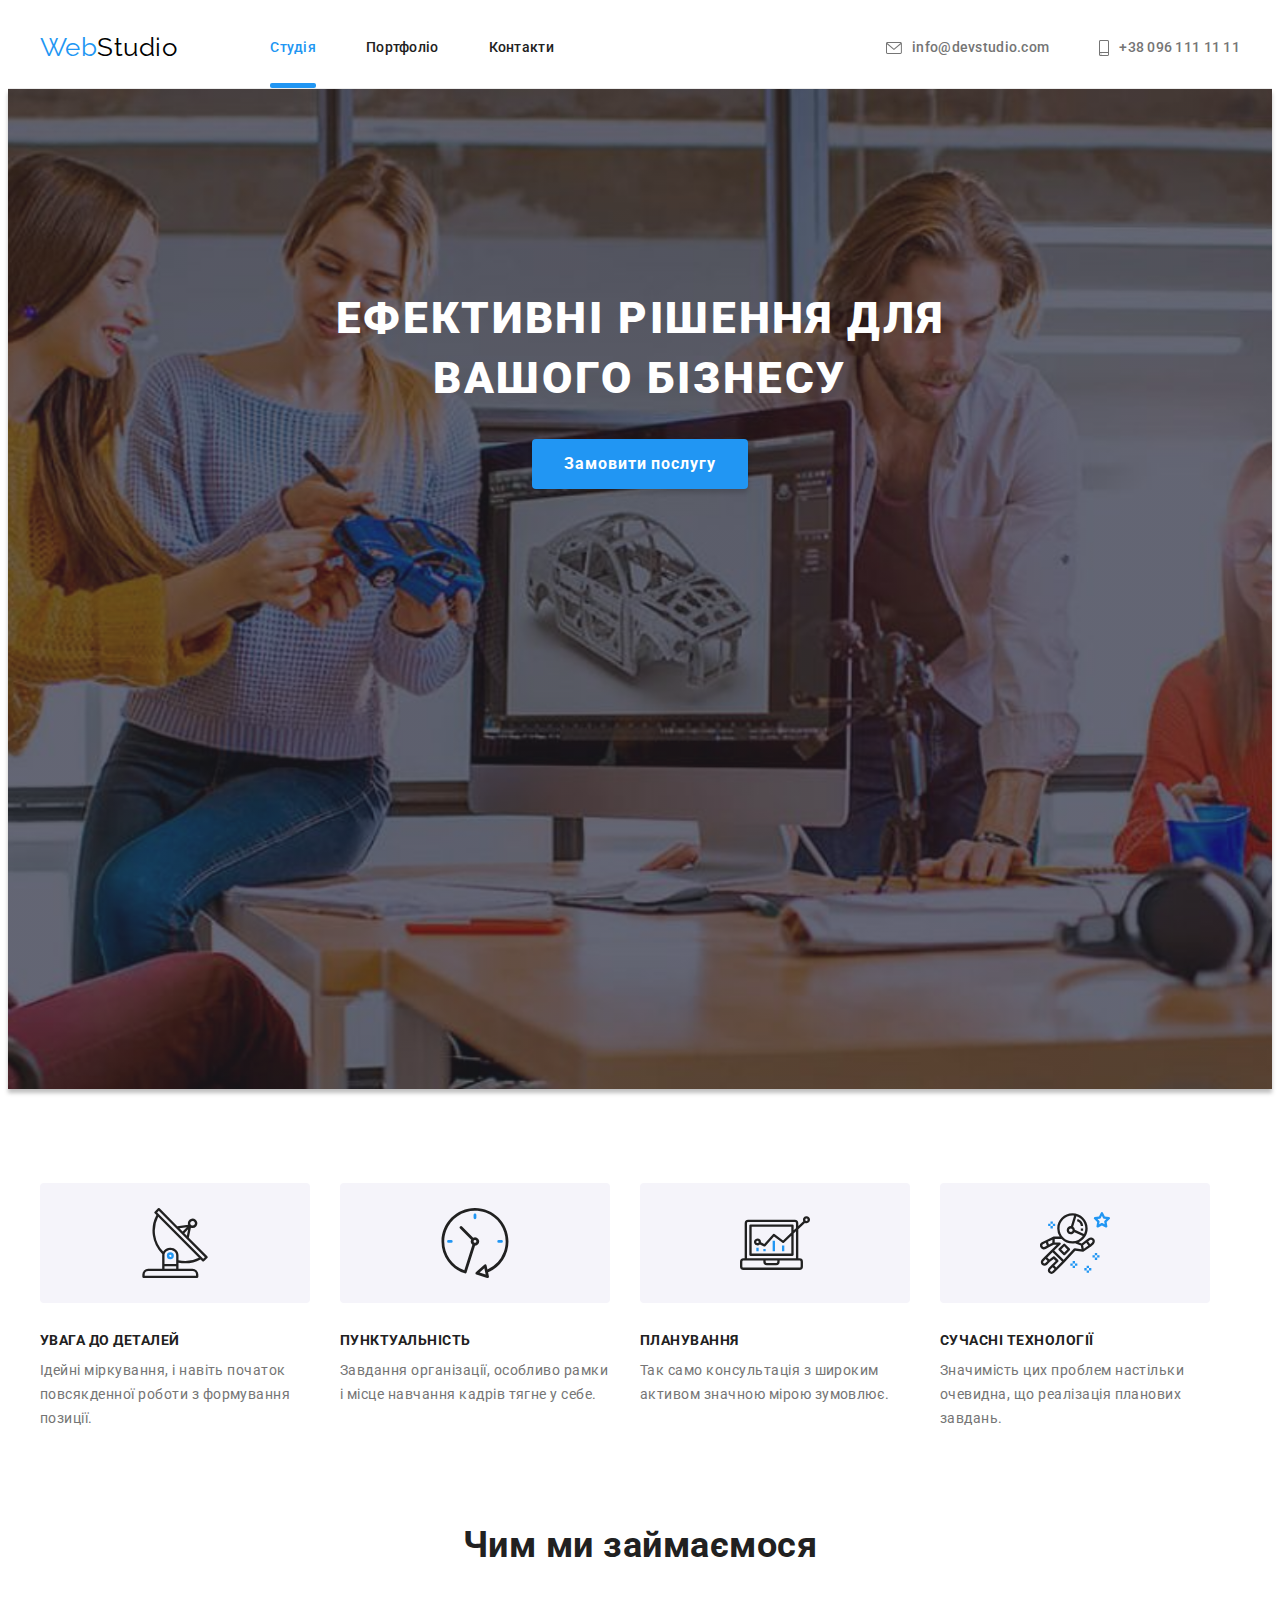
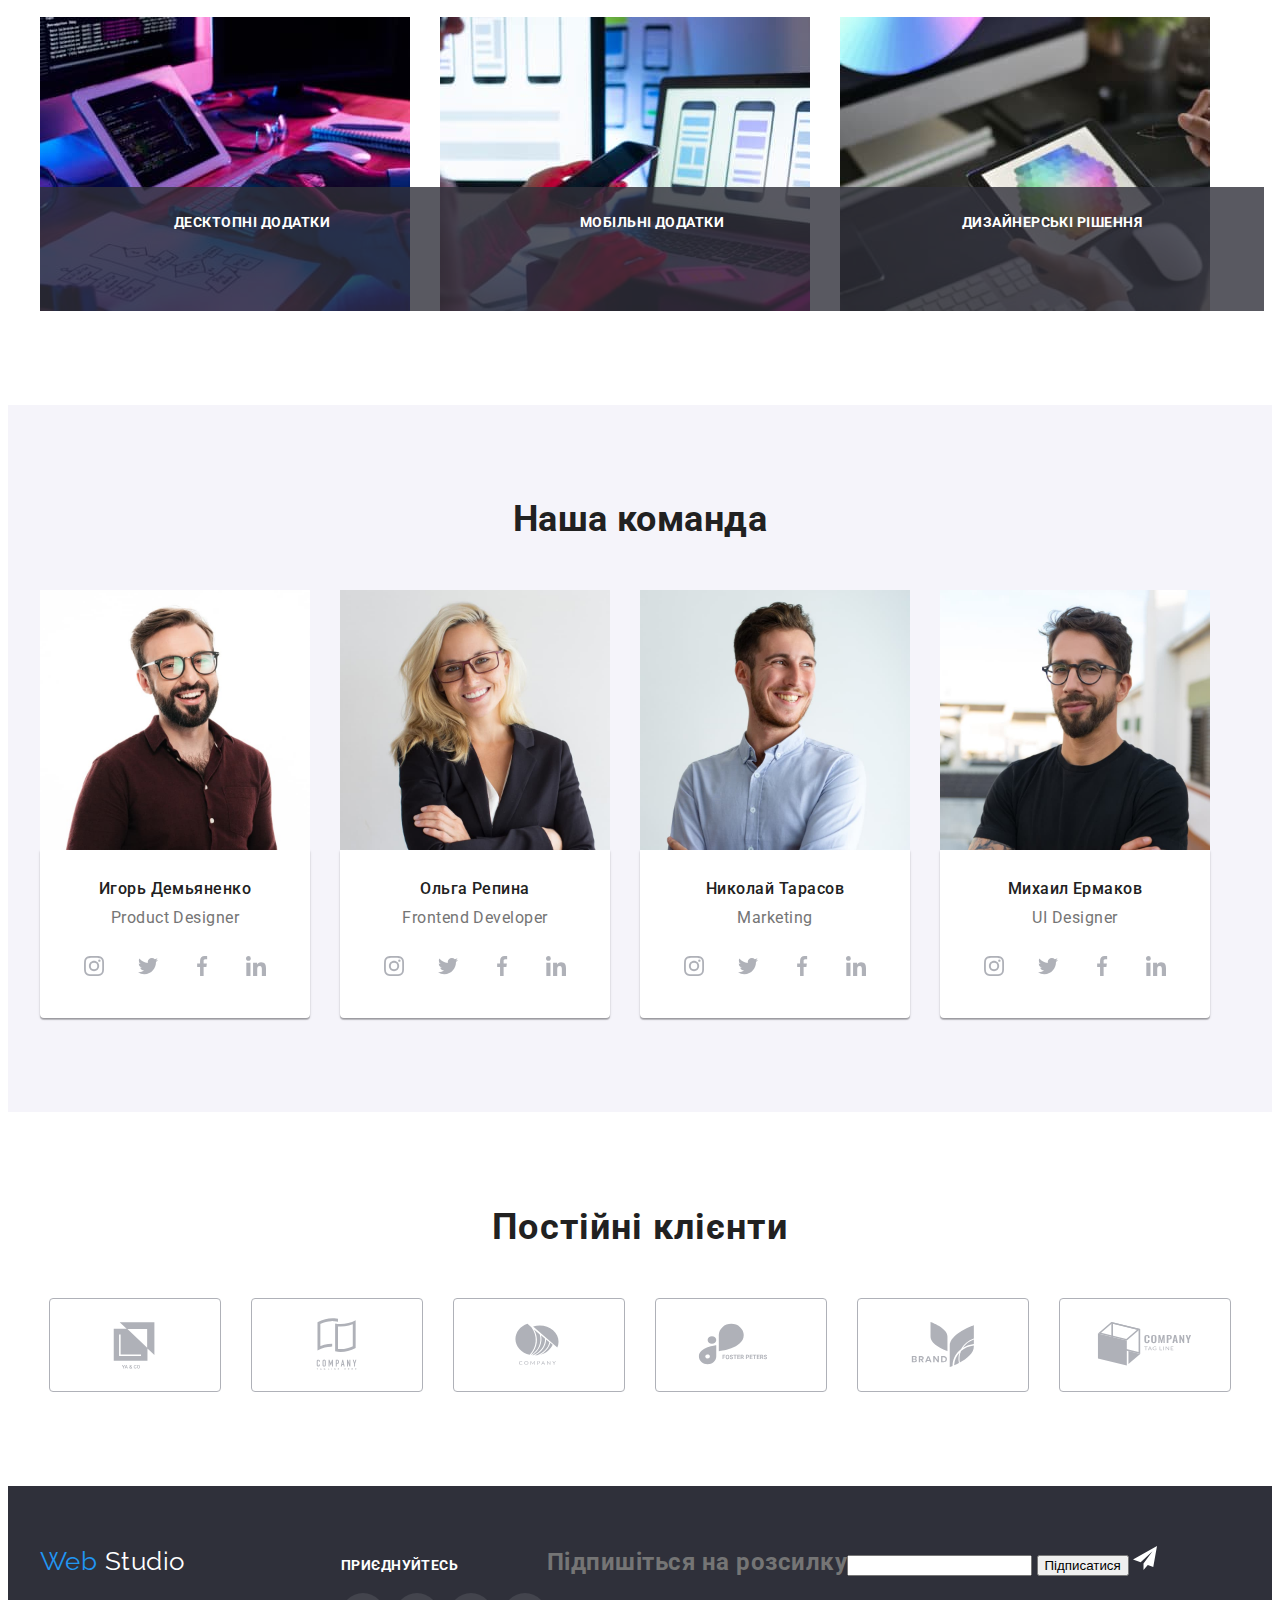
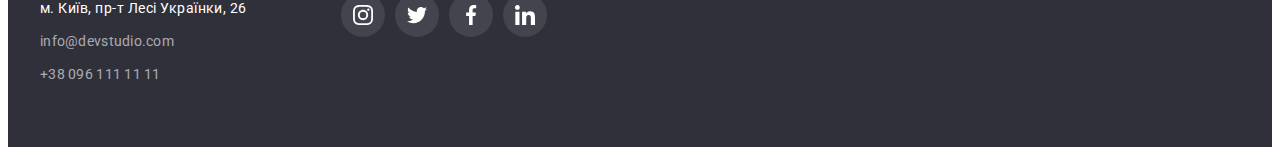
==== index.html @ 7ed08fd7 "Update index.html" ====
<!DOCTYPE html>
<html lang="uk">
  <head>
    <meta charset="UTF-8" />
    <meta http-equiv="X-UA-Compatible" content="IE=edge" />
    <meta name="viewport" content="width=device-width, initial-scale=1.0" />
    <!--Fonts start-->
    <link rel="preconnect" href="https://fonts.googleapis.com" />
    <link rel="preconnect" href="https://fonts.gstatic.com" crossorigin />
    <link
      href="https://fonts.googleapis.com/css2?family=Raleway:wght@700&family=Roboto:wght@400;500;700;900&display=swap"
      rel="stylesheet"
    />
    <!--Fonts end-->
    <!--Normalize start-->
    <link
      rel="stylesheet"
      href="https://cdnjs.cloudflare.com/ajax/libs/modern-normalize/1.1.0/modern-normalize.min.css"
      integrity="sha512-wpPYUAdjBVSE4KJnH1VR1HeZfpl1ub8YT/NKx4PuQ5NmX2tKuGu6U/JRp5y+Y8XG2tV+wKQpNHVUX03MfMFn9Q=="
      crossorigin="anonymous"
      referrerpolicy="no-referrer"
    />
    <!--Normalize end-->
    <!--Animate.css start-->
    <link
      rel="stylesheet"
      href="https://cdnjs.cloudflare.com/ajax/libs/animate.css/4.1.1/animate.min.css"
    />
    <!--animate.css end-->
    <link rel="stylesheet" href="./css/styles.css" />
    <title>Document</title>
  </head>

  <body data-page>
    <!--Header section-->
    <header class="header">
      <div class="container header-container">
        <a class="logo" href="./index.html">Web<span class="logo-inner">Studio</span></a>
        <nav class="nav">
          <ul class="nav-list">
            <li class="nav-item">
              <a class="nav-link current animate__animated animate__slideInDown" href="./index.html"
                >Студія</a
              >
            </li>
            <li class="nav-item">
              <a class="nav-link" href="./portfolio.html">Портфоліо</a>
            </li>
            <li class="nav-item">
              <a class="nav-link" href="">Контакти</a>
            </li>
          </ul>
        </nav>
        <ul class="header-list">
          <li class="header-item">
            <a class="header-mailto" href="mailto:info@devstudio.com">
              <svg class="icon-nav" width="16" height="12">
                <use href="./images/icons.svg#envelope"></use>
              </svg>
              info@devstudio.com
            </a>
          </li>
          <li class="header-item">
            <a class="header-phone" href="tel:+380961111111">
              <svg class="icon-nav" width="10" height="16">
                <use href="./images/icons.svg#smartphone"></use>
              </svg>
              +38 096 111 11 11
            </a>
          </li>
        </ul>
      </div>
    </header>
    <!--Main section-->
    <main>
      <!--Hero section-->
      <section class="hero section section-wrap overlay">
        <div class="container">
          <h1 class="hero-title animate__animated animate__backInLeft">
            Ефективні рішення для вашого бізнесу
          </h1>
          <button
            class="button-hero animate__animated animate__backInRight"
            type="button"
            data-modal-open
          >
            Замовити послугу
          </button>
        </div>
      </section>
      <!--Offer section-->
      <section class="offer section">
        <div class="container">
          <h2 class="visually-hidden">Что мы предлагаем</h2>
          <ul class="offer-list">
            <li class="offer-item animate__animated animate__backInLeft">
              <div class="offer-wrapper">
                <svg class="offer-icon" width="70" height="70">
                  <use href="./images/icons.svg#antenna"></use>
                </svg>
              </div>
              <h3 class="offer-title">УВАГА ДО ДЕТАЛЕЙ</h3>
              <p class="offer-text">
                Ідейні міркування, і навіть початок повсякденної роботи з формування позиції.
              </p>
            </li>
            <li class="offer-item animate__animated animate__backInLeft">
              <div class="offer-wrapper">
                <svg class="offer-icon" width="70" height="70">
                  <use href="./images/icons.svg#clock"></use>
                </svg>
              </div>
              <h3 class="offer-title">ПУНКТУАЛЬНІСТЬ</h3>
              <p class="offer-text">
                Завдання організації, особливо рамки і місце навчання кадрів тягне у себе.
              </p>
            </li>
            <li class="offer-item animate__animated animate__backInLeft">
              <div class="offer-wrapper">
                <svg class="offer-icon" width="70" height="70">
                  <use href="./images/icons.svg#diagram"></use>
                </svg>
              </div>
              <h3 class="offer-title">ПЛАНУВАННЯ</h3>
              <p class="offer-text">
                Так само консультація з широким активом значною мірою зумовлює.
              </p>
            </li>
            <li class="offer-item animate__animated animate__backInLeft">
              <div class="offer-wrapper">
                <svg class="offer-icon" width="70" height="70">
                  <use href="./images/icons.svg#astronaut"></use>
                </svg>
              </div>
              <h3 class="offer-title">СУЧАСНІ ТЕХНОЛОГІЇ</h3>
              <p class="offer-text">
                Значимість цих проблем настільки очевидна, що реалізація планових завдань.
              </p>
            </li>
          </ul>
        </div>
      </section>
      <!--Doing section-->
      <section class="doing section">
        <div class="container section-top">
          <h2 class="doing-title">Чим ми займаємося</h2>
          <ul class="doing-list card-set">
            <li class="doing-item animate__animated animate__backInRight">
              <div class="doing-tumb">
                <img
                  src="./images/doing/box1.jpg"
                  alt="рабочее место программиста"
                  width="370"
                  height="294"
                />
                <p class="doing-text">Десктопні додатки</p>
              </div>
            </li>
            <li class="doing-item animate__animated animate__backInRight">
              <div class="doing-tumb">
                <img
                  src="./images/doing/box2.jpg"
                  alt="работа за ноутбуком"
                  width="370"
                  height="294"
                />
                <p class="doing-text">Мобільні додатки</p>
              </div>
            </li>
            <li class="doing-item animate__animated animate__backInRight">
              <div class="doing-tumb">
                <img
                  src="./images/doing/box3.jpg"
                  alt="графический планшет"
                  width="370"
                  height="294"
                />
                <p class="doing-text">Дизайнерські рішення</p>
              </div>
            </li>
          </ul>
        </div>
      </section>
      <!--Team section-->
      <section class="team section">
        <div class="container">
          <h2 class="team-titel">Наша команда</h2>
          <ul class="team-list card-set">
            <li class="team-item">
              <img src="./images/team/img4.jpg" alt="Игорь Демьяненко" width="270" height="260" />
              <div class="team-wrapper">
                <h3 class="team-subtitel">Игорь Демьяненко</h3>
                <p class="team-text" lang="en">Product Designer</p>
                <ul class="socials list">
                  <li class="socials-item">
                    <a
                      class="socials-link"
                      href=""
                      target="_blank"
                      rel="noopener noreferrer"
                      aria-label="instagram"
                      ><svg class="socials-icon" width="20" height="20">
                        <use href="./images/icons.svg#instagram"></use>
                      </svg>
                    </a>
                  </li>
                  <li class="socials-item">
                    <a
                      class="socials-link"
                      href=""
                      target="_blank"
                      rel="noopener noreferrer"
                      aria-label="twitter"
                    >
                      <svg class="socials-icon" width="20" height="20">
                        <use href="./images/icons.svg#twitter"></use>
                      </svg>
                    </a>
                  </li>
                  <li class="socials-item">
                    <a
                      class="socials-link"
                      href=""
                      target="_blank"
                      rel="noopener noreferrer"
                      aria-label="facebook"
                      ><svg class="socials-icon" width="20" height="20">
                        <use href="./images/icons.svg#facebook"></use>
                      </svg>
                    </a>
                  </li>
                  <li class="socials-item">
                    <a
                      class="socials-link"
                      href=""
                      target="_blank"
                      rel="noopener noreferrer"
                      aria-label="linkedin"
                      ><svg class="socials-icon" width="20" height="20">
                        <use href="./images/icons.svg#linkedin"></use>
                      </svg>
                    </a>
                  </li>
                </ul>
              </div>
            </li>
            <li class="team-item">
              <img src="./images/team/img5.jpg" alt="Ольга Репина" width="270" height="260" />
              <div class="team-wrapper">
                <h3 class="team-subtitel">Ольга Репина</h3>
                <p class="team-text" lang="en">Frontend Developer</p>
                <ul class="socials list">
                  <li class="socials-item">
                    <a
                      class="socials-link"
                      href=""
                      target="_blank"
                      rel="noopener noreferrer"
                      aria-label="instagram"
                      ><svg class="socials-icon" width="20" height="20">
                        <use href="./images/icons.svg#instagram"></use>
                      </svg>
                    </a>
                  </li>
                  <li class="socials-item">
                    <a
                      class="socials-link"
                      href=""
                      target="_blank"
                      rel="noopener noreferrer"
                      aria-label="twitter"
                    >
                      <svg class="socials-icon" width="20" height="20">
                        <use href="./images/icons.svg#twitter"></use>
                      </svg>
                    </a>
                  </li>
                  <li class="socials-item">
                    <a
                      class="socials-link"
                      href=""
                      target="_blank"
                      rel="noopener noreferrer"
                      aria-label="facebook"
                      ><svg class="socials-icon" width="20" height="20">
                        <use href="./images/icons.svg#facebook"></use>
                      </svg>
                    </a>
                  </li>
                  <li class="socials-item">
                    <a
                      class="socials-link"
                      href=""
                      target="_blank"
                      rel="noopener noreferrer"
                      aria-label="linkedin"
                      ><svg class="socials-icon" width="20" height="20">
                        <use href="./images/icons.svg#linkedin"></use>
                      </svg>
                    </a>
                  </li>
                </ul>
              </div>
            </li>
            <li class="team-item">
              <img src="./images/team/img6.jpg" alt="Николай Тарасов" width="270" height="260" />
              <div class="team-wrapper">
                <h3 class="team-subtitel">Николай Тарасов</h3>
                <p class="team-text" lang="en">Marketing</p>
                <ul class="socials list">
                  <li class="socials-item">
                    <a
                      class="socials-link"
                      href=""
                      target="_blank"
                      rel="noopener noreferrer"
                      aria-label="instagram"
                      ><svg class="socials-icon" width="20" height="20">
                        <use href="./images/icons.svg#instagram"></use>
                      </svg>
                    </a>
                  </li>
                  <li class="socials-item">
                    <a
                      class="socials-link"
                      href=""
                      target="_blank"
                      rel="noopener noreferrer"
                      aria-label="twitter"
                    >
                      <svg class="socials-icon" width="20" height="20">
                        <use href="./images/icons.svg#twitter"></use>
                      </svg>
                    </a>
                  </li>
                  <li class="socials-item">
                    <a
                      class="socials-link"
                      href=""
                      target="_blank"
                      rel="noopener noreferrer"
                      aria-label="facebook"
                      ><svg class="socials-icon" width="20" height="20">
                        <use href="./images/icons.svg#facebook"></use>
                      </svg>
                    </a>
                  </li>
                  <li class="socials-item">
                    <a
                      class="socials-link"
                      href=""
                      target="_blank"
                      rel="noopener noreferrer"
                      aria-label="linkedin"
                      ><svg class="socials-icon" width="20" height="20">
                        <use href="./images/icons.svg#linkedin"></use>
                      </svg>
                    </a>
                  </li>
                </ul>
              </div>
            </li>
            <li class="team-item">
              <img src="./images/team/img7.jpg" alt="Михаил Ермаков" width="270" height="260" />
              <div class="team-wrapper">
                <h3 class="team-subtitel">Михаил Ермаков</h3>
                <p class="team-text" lang="en">UI Designer</p>
                <ul class="socials list">
                  <li class="socials-item">
                    <a
                      class="socials-link"
                      href=""
                      target="_blank"
                      rel="noopener noreferrer"
                      aria-label="instagram"
                      ><svg class="socials-icon" width="20" height="20">
                        <use href="./images/icons.svg#instagram"></use>
                      </svg>
                    </a>
                  </li>
                  <li class="socials-item">
                    <a
                      class="socials-link"
                      href=""
                      target="_blank"
                      rel="noopener noreferrer"
                      aria-label="twitter"
                    >
                      <svg class="socials-icon" width="20" height="20">
                        <use href="./images/icons.svg#twitter"></use>
                      </svg>
                    </a>
                  </li>
                  <li class="socials-item">
                    <a
                      class="socials-link"
                      href=""
                      target="_blank"
                      rel="noopener noreferrer"
                      aria-label="facebook"
                      ><svg class="socials-icon" width="20" height="20">
                        <use href="./images/icons.svg#facebook"></use>
                      </svg>
                    </a>
                  </li>
                  <li class="socials-item">
                    <a
                      class="socials-link"
                      href=""
                      target="_blank"
                      rel="noopener noreferrer"
                      aria-label="linkedin"
                      ><svg class="socials-icon" width="20" height="20">
                        <use href="./images/icons.svg#linkedin"></use>
                      </svg>
                    </a>
                  </li>
                </ul>
              </div>
            </li>
          </ul>
        </div>
      </section>
      <!--Clients setion-->
      <section class="clients section">
        <div class="container">
          <h2 class="clients-titel">Постійні клієнти</h2>
          <ul class="clients list">
            <li class="clients-item">
              <a
                class="clients-link"
                href=""
                target="_blank"
                rel="noopener noreferrer"
                aria-label="логотип компании"
              >
                <svg class="clients-icon" width="106" height="60">
                  <use href="./images/icons.svg#logo1"></use>
                </svg>
              </a>
            </li>
            <li class="clients-item">
              <a
                class="clients-link"
                href=""
                target="_blank"
                rel="noopener noreferrer"
                aria-label="логотип компании"
              >
                <svg class="clients-icon" width="106" height="60">
                  <use href="./images/icons.svg#logo2"></use>
                </svg>
              </a>
            </li>
            <li class="clients-item">
              <a
                class="clients-link"
                href=""
                target="_blank"
                rel="noopener noreferrer"
                aria-label="логотип компании"
              >
                <svg class="clients-icon" width="106" height="60">
                  <use href="./images/icons.svg#logo3"></use>
                </svg>
              </a>
            </li>
            <li class="clients-item">
              <a
                class="clients-link"
                href=""
                target="_blank"
                rel="noopener noreferrer"
                aria-label="логотип компании"
              >
                <svg class="clients-icon" width="106" height="60">
                  <use href="./images/icons.svg#logo4"></use>
                </svg>
              </a>
            </li>
            <li class="clients-item">
              <a
                class="clients-link"
                href=""
                target="_blank"
                rel="noopener noreferrer"
                aria-label="логотип компании"
              >
                <svg class="clients-icon" width="106" height="60">
                  <use href="./images/icons.svg#logo5"></use>
                </svg>
              </a>
            </li>
            <li class="clients-item">
              <a
                class="clients-link"
                href=""
                target="_blank"
                rel="noopener noreferrer"
                aria-label="логотип компании"
              >
                <svg class="clients-icon" width="106" height="60">
                  <use href="./images/icons.svg#logo6"></use>
                </svg>
              </a>
            </li>
          </ul>
        </div>
      </section>
    </main>
    <!--Footer section-->
    <footer class="footer footer-section">
      <div class="container footer-box">
        <div class="footer-col">
          <a class="footer-logo" href="./index.html"
            >Web <span class="footer-logo-inner">Studio</span>
          </a>
          <address class="address">м. Київ, пр-т Лесі Українки, 26</address>
          <ul class="footer-list">
            <li class="footer-item">
              <a class="footer-mailto" href="mailto:info@devstudio.com">info@devstudio.com</a>
            </li>
            <li class="footer-item">
              <a class="footer-phone" href="tel:+380961111111">+38 096 111 11 11</a>
            </li>
          </ul>
        </div>
        <div class="footer-wrapper">
          <h2 class="footer-titel">приєднуйтесь</h2>
          <ul class="footer-socials list">
            <li class="footer-socials-item">
              <a
                class="footer-socials-link"
                href=""
                target="_blank"
                rel="noopener noreferrer"
                aria-label="instagram"
              >
                <svg class="footer-socials-icon" width="20" height="20">
                  <use href="./images/icons.svg#instagram"></use>
                </svg>
              </a>
            </li>
            <li class="footer-socials-item">
              <a
                class="footer-socials-link"
                href=""
                target="_blank"
                rel="noopener noreferrer"
                aria-label="twitter"
              >
                <svg class="footer-socials-icon" width="20" height="20">
                  <use href="./images/icons.svg#twitter"></use>
                </svg>
              </a>
            </li>
            <li class="footer-socials-item">
              <a
                class="footer-socials-link"
                href=""
                target="_blank"
                rel="noopener noreferrer"
                aria-label="facebook"
              >
                <svg class="footer-socials-icon" width="20" height="20">
                  <use href="./images/icons.svg#facebook"></use>
                </svg>
              </a>
            </li>
            <li class="footer-socials-item">
              <a
                class="footer-socials-link"
                href=""
                target="_blank"
                rel="noopener noreferrer"
                aria-label="linkedin"
              >
                <svg class="footer-socials-icon" width="20" height="20">
                  <use href="./images/icons.svg#linkedin"></use>
                </svg>
              </a>
            </li>
          </ul>
          <h2></h2>
        </div>
        <h2 class="form-fotter-titel">Підпишіться на розсилку</h2>
        <form class="form-fotter">
          <label class="form-group-fotter">
            <input class="form-input-fotter" type="text" />
          </label>
          <button class="form-fotter-btn" type="submit">Підписатися</button>
          <svg class="form-fotter-icon" width="24" height="24">
            <use href="./images/icons.svg#send"></use>
          </svg>
        </form>
      </div>
    </footer>
    <!--Modal window-->
    <div class="backdrop is-hidden" data-modal>
      <div class="modal">
        <button class="modal-btn" data-modal-close>
          <svg class="modal-btn-icon" width="18" height="18">
            <use href="./images/icons.svg#icon-close"></use>
          </svg>
        </button>
        <form class="modal-form" autocomplete="on">
          <strong class="form-titel">Залиште свої дані, ми вам передзвонимо</strong>
          <div class="form-container">
            <label class="form-group">
              <span class="form-label">Ім'я</span>
              <input class="form-input" type="text" name="user-name" />
              <svg class="form-icon" width="18" height="18">
                <use href="./images/icons.svg#person"></use>
              </svg>
            </label>
            <label class="form-group">
              <span class="form-label">Телефон</span>
              <input class="form-input" type="tel" name="user-phone" />
              <svg class="form-icon" width="18" height="18">
                <use href="./images/icons.svg#phone"></use>
              </svg>
            </label>
            <label class="form-group">
              <span class="form-label">Пошта</span>
              <input class="form-input" type="email" name="user-email" />
              <svg class="form-icon" width="18" height="18">
                <use href="./images/icons.svg#email"></use>
              </svg>
            </label>
            <label class="form-group">
              <span class="form-label">Коментар</span>
              <input
                class="form-input"
                type="text"
                name="user-commet"
                placeholder="Введіть текст"
              />
            </label>
            <button class="madal-form-btn" type="submit">Відправити</button>
          </div>
        </form>
      </div>
    </div>
    <script src="./js/modal.js"></script>
  </body>
</html>
---- css/styles.css ----
/* цвет основного текста #212121 */
/* вторичный цвет #757575 */
/* шапка #FFFFFF */
/* почта и тел под rgba(255, 255, 255, 0.6)*/
/* фдрес подвала #FFFFFF  */
/* секция наша команда #F5F4FA */
/* секция чем мы занисаемся #E5E5E5 */
/* секция герой #2F303A */
/* цвет кнопки #2196F3 */
/* шапка hover #188CE8 */
/* body #E5E5E5 */

:root {
  /* others */
  --indent: 30px;
  --items: 3;

  /* time */
  --timeng-function: 250ms cubic-bezier(0.4, 0, 0.2, 1);
}

body {
  color: #757575;
  font-family: Roboto, sans-serif;
  letter-spacing: 0.03em;
}

.no-scroll {
  overflow: hidden;
}

/* Частковий ресет стилей браузера start */

h1,
h2,
h3,
h4,
h5,
h6,
p {
  margin: 0;
}

ul,
ol {
  list-style: none;
  padding: 0;
  margin: 0;
}

img {
  display: block;
}

a {
  text-decoration: none;
  color: currentColor;
}

/* Частковий ресет стилей браузера end */

/* Base styles */

.container {
  width: 1200px;
  margin-left: auto;
  margin-right: auto;
  padding-left: 15px;
  padding-right: 15px;
  /* outline: 1px solid tomato; */
}

.section {
  padding-top: 94px;
  padding-bottom: 94px;
}

/* Card set */

.card-set {
  display: flex;
  flex-wrap: wrap;
  gap: var(--indent);
}

.card-set-item {
  flex-basis: calc((100% - var(--indent) * (var(--items) - 1)) / var(--items));
}

/* Header section */

.header {
  border: 1px solid #ececec;
  border-top: none;
  border-right: none;
  border-left: none;
}

.header-container {
  display: flex;
  align-items: center;
}

.logo {
  display: block;
  margin-right: 93px;
  padding-top: 24px;
  padding-bottom: 25px;

  font-family: Raleway, cursive;
  font-size: 26px;
  line-height: 1.19;

  color: #2196f3;
}

.logo-inner {
  color: #000000;
}

.nav {
  margin-right: auto;
}

.nav-list {
  display: flex;
  gap: 50px;
}

.nav-link {
  position: relative;
  display: block;
  padding-top: 32px;
  padding-bottom: 32px;

  color: #212121;
  font-weight: 500;
  font-size: 14px;
  line-height: 1.14;
  letter-spacing: 0.02em;

  transition: color var(--timeng-function);
}

.nav-link:hover,
.nav-link:focus {
  color: #2196f3;
}

.nav-link.current {
  color: #2196f3;
}

.nav-link.current::after {
  content: '';
  position: absolute;
  left: 0;
  bottom: 0;

  display: block;
  width: 100%;
  height: 5px;
  background-color: #2196f3;
  border-radius: 2px;
  opacity: 1;
}

.nav-link::after {
  content: '';
  position: absolute;
  left: 0;
  bottom: 0;

  display: block;
  width: 100%;
  height: 5px;
  background-color: #2196f3;
  border-radius: 2px;
  opacity: 0;
  transition: opacity var(--timeng-function);
}

.nav-link:hover::after,
.nav-link:focus::after {
  opacity: 1;
}

.header-list {
  display: flex;
  gap: 50px;
}

.icon-nav {
  fill: currentColor;
}

.header-mailto {
  display: flex;
  align-items: center;
  gap: 10px;

  padding-top: 32px;
  padding-bottom: 32px;

  color: #757575;
  font-weight: 500;
  font-size: 14px;
  line-height: 1.14;
  letter-spacing: 0.02em;

  transition: color var(--timeng-function);
}

.mailto-wrapper:hover,
.mailto-wrapper:focus {
  color: #2196f3;
}

.header-mailto:hover,
.header-mailto:focus {
  color: #2196f3;
}

.header-phone {
  display: flex;
  align-items: center;
  gap: 10px;

  padding-top: 32px;
  padding-bottom: 32px;

  color: #757575;
  font-weight: 500;
  font-size: 14px;
  line-height: 1.14;
  letter-spacing: 0.02em;

  transition: color var(--timeng-function);
}

.phone-wpapper:hover,
.phone-wpapper:focus {
  color: #2196f3;
}

.header-phone:hover,
.header-phone:focus {
  color: #2196f3;
}

/* hero section */

.hero {
  text-align: center;
}

.overlay {
  max-width: 1600px;
  height: 600px;
  margin-left: auto;
  margin-right: auto;

  background-color: #c4c4c4;
  box-shadow: 0px 4px 4px rgba(0, 0, 0, 0.25);
  background-image: linear-gradient(to right, rgba(47, 48, 58, 0.4), rgba(47, 48, 58, 0.4)),
    url(../images/hero/Image01.jpg);

  background-repeat: no-repeat;
  background-position: center;
  background-size: cover;
}

.section-wrap {
  padding-top: 200px;
  padding-bottom: 200px;
}

.hero-title {
  margin-bottom: 30px;
  width: 696px;
  margin-left: auto;
  margin-right: auto;

  color: #ffffff;
  font-weight: 900;
  font-size: 44px;
  line-height: 1.36;
  text-align: center;
  letter-spacing: 0.06em;
  text-transform: uppercase;
}

.button-hero {
  min-width: 200px;
  min-height: 50px;
  padding: 10px 32px;

  background-color: #2196f3;
  color: #ffffff;
  border: none;
  font-family: inherit;
  cursor: pointer;
  font-weight: 700;
  font-size: 16px;
  line-height: 1.88;
  letter-spacing: 0.06em;
  box-shadow: 0px 4px 4px rgba(0, 0, 0, 0.15);
  border-radius: 4px;

  transition: background-color var(--timeng-function);
}

.button-hero:hover,
.button-hero:focus {
  background-color: #188ce8;
  border: none;
}

/* offer section */

.offer.section {
  padding-bottom: 0;
}

.offer-list {
  display: flex;
  gap: var(--indent);
}

.offer-wrapper {
  display: flex;
  align-items: center;
  justify-content: center;
  margin-bottom: 30px;

  width: 270px;
  height: 120px;
  background-color: #f5f4fa;
  border-radius: 4px;
}

.offer-item {
  flex-basis: 270px;
}

.offer-title {
  margin-bottom: 10px;

  color: #212121;
  font-weight: 700;
  font-size: 14px;
  line-height: 1.14;
  text-transform: uppercase;
}

.offer-text {
  font-size: 14px;
  line-height: 1.71;
}

/* doing section */

.section-top {
  padding-top: 0;
}

.doing-title {
  margin-bottom: 50px;

  color: #212121;
  font-weight: 700;
  font-size: 36px;
  line-height: 1.16;
  text-align: center;
}

.doing-list {
  display: flex;
  gap: var(--indent);
}

.doing-tumb {
  position: relative;
}

.doing-text {
  position: absolute;
  bottom: 0;
  left: 0;

  width: 370px;
  height: 70px;
  padding: 27px;

  font-weight: 700;
  font-size: 14px;
  line-height: calc(16 / 14);
  text-align: center;
  text-transform: uppercase;
  color: #ffffff;
  background: rgba(47, 48, 58, 0.8);
}

/* team section */

.team {
  background-color: #f5f4fa;
}

.team-titel {
  margin-bottom: 50px;

  color: #212121;
  font-weight: 700;
  font-size: 36px;
  line-height: 1.16;
  text-align: center;
}

.team-list {
  display: flex;
  gap: var(--indent);
}

.team-wrapper {
  border-top: none;
  padding-top: 30px;
  padding-bottom: 30px;
  padding-left: 5px;
  padding-right: 5px;

  background: #ffffff;
  box-shadow: 0px 1px 3px rgba(0, 0, 0, 0.12), 0px 1px 1px rgba(0, 0, 0, 0.14),
    0px 2px 1px rgba(0, 0, 0, 0.2);
  border-radius: 0px 0px 4px 4px;
  letter-spacing: 0.03em;
}

.team-subtitel {
  margin-bottom: 10px;

  color: #212121;
  font-weight: 500;
  font-size: 16px;
  line-height: 1.18;
  text-align: center;
}

.team-text {
  margin-bottom: 16px;

  font-size: 16px;
  line-height: 1.18;
  text-align: center;
}

/* Clients setion */

.clients-titel {
  margin-bottom: 50px;

  font-family: 'Roboto';
  font-style: normal;
  font-weight: 700;
  font-size: 36px;
  line-height: 42px;
  text-align: center;
  letter-spacing: 0.03em;

  color: #212121;
}

.clients {
  display: flex;
  align-items: center;
  justify-content: center;
  gap: 30px;
}

.clients-link {
  display: flex;
  align-items: center;
  justify-content: center;

  width: 170px;
  height: 92px;
  border: 1px solid #afb1b8;
  border-radius: 4px;

  transition: border-color var(--timeng-function), fill var(--timeng-function);
}

.clients-icon {
  fill: #afb1b8;

  transition: fill var(--timeng-function);
}

.clients-link:hover,
.clients-link:focus {
  border-color: #2196f3;
}

.clients-link:hover .clients-icon,
.clients-link:focus .clients-icon {
  fill: #2196f3;
}

/* footer section */

.footer {
  background-color: #2f303a;
}

.footer-section {
  padding-top: 60px;
  padding-bottom: 60px;
}

.footer-box {
  display: flex;
  align-items: baseline;
}

.footer-col {
  display: flex;
  flex-wrap: wrap;
  width: 231px;
  margin-right: 70px;
}

.footer-logo {
  display: block;
  margin-bottom: 20px;

  color: #2196f3;
  font-family: Raleway, cursive;
  font-size: 26px;
  line-height: 1.19;
}

.footer-logo-inner {
  color: #ffffff;
}

.address {
  margin-bottom: 9px;

  color: #ffffff;
  font-size: 14px;
  line-height: 1.71;
  font-style: normal;
}

.footer-item:not(:last-child) {
  display: block;
  margin-bottom: 9px;
}

.footer-mailto {
  font-size: 14px;
  line-height: 1.71;
  color: rgba(255, 255, 255, 0.6);
  letter-spacing: 0.02em;

  transition: color var(--timeng-function);
}

.footer-mailto:hover,
.footer-mailto:focus {
  color: #2196f3;
}

.footer-phone {
  font-size: 14px;
  line-height: 1.71;
  color: rgba(255, 255, 255, 0.6);
  letter-spacing: 0.02em;

  transition: color var(--timeng-function);
}

.footer-phone:hover,
.footer-phone:focus {
  color: #2196f3;
}

.footer-titel {
  margin-bottom: 20px;

  font-weight: 700;
  font-size: 14px;
  line-height: calc(16 / 14);
  letter-spacing: 0.03em;
  text-transform: uppercase;

  color: #ffffff;
}

.footer-wrapper {
  display: flex;
  flex-wrap: wrap;
  width: 206px;
}

.footer-socials {
  display: flex;
  align-items: center;
  justify-content: center;
  gap: 10px;
}

.footer-socials-link {
  display: flex;
  align-items: center;
  justify-content: center;

  width: 44px;
  height: 44px;
  border-radius: 50%;
  background-color: #43444d;

  transition: background-color var(--timeng-function), fill var(--timeng-function);
}

.footer-socials-icon {
  fill: #ffffff;
}

.footer-socials-link:hover,
.footer-socials-link:focus {
  background-color: #2196f3;
}

/* Portfolio section */

.button-list {
  display: flex;
  margin-bottom: 50px;
  justify-content: center;
}

.button-item:not(:last-child) {
  margin-right: 8px;
}

.button-portfolio {
  padding: 6px 22px;

  color: #212121;
  border: none;
  font-family: inherit;
  cursor: pointer;
  font-weight: 500;
  font-size: 16px;
  line-height: 1.62;
  border-radius: 4px;
  background-color: #f5f4fa;

  transition: color var(--timeng-function), background-color var(--timeng-function),
    box-shadow var(--timeng-function);
}

.button-portfolio.current {
  background-color: #2196f3;
  color: #ffffff;
  box-shadow: 0px 3px 1px rgba(0, 0, 0, 0.1), 0px 1px 2px rgba(0, 0, 0, 0.08),
    0px 2px 2px rgba(0, 0, 0, 0.12);
}

.button-portfolio:hover,
.button-portfolio:focus {
  background-color: #2196f3;
  color: #ffffff;
  box-shadow: 0px 3px 1px rgba(0, 0, 0, 0.1), 0px 1px 2px rgba(0, 0, 0, 0.08),
    0px 2px 2px rgba(0, 0, 0, 0.12);
}

.portfolio-list {
  display: flex;
  gap: var(--indent);
}

.portfolio-item {
  position: relative;
  transition: color var(--timeng-function), box-shadow var(--timeng-function);
}

.portfolio-item:hover .product-thumb .product-text {
  transform: translateY(0);
  opacity: 1;
}

.portfolio-item:hover {
  cursor: pointer;
  box-shadow: 0px 1px 1px rgba(0, 0, 0, 0.12), 0px 4px 4px rgba(0, 0, 0, 0.06),
    1px 4px 6px rgba(0, 0, 0, 0.16);
}

.product-thumb {
  position: relative;
  overflow: hidden;
}

.product-text {
  position: absolute;
  top: 0;
  left: 0;
  padding: 63px 24px;

  font-size: 18px;
  line-height: calc(28 / 18);
  color: #ffffff;
  background-color: rgba(33, 150, 243, 0.9);
  opacity: 0;
  transform: translateY(100%);
  transition: var(--timeng-function);
}

.portfolio-wrapper {
  padding-top: 20px;
  padding-bottom: 20px;
  padding-left: 24px;
  padding-right: 24px;

  border: 1px solid #eeeeee;
  border-top: none;
  overflow: hidden;
  z-index: 1000;
}

.portfolio-titel {
  margin-bottom: 4px;

  color: #212121;
  font-weight: 700;
  font-size: 18px;
  line-height: 2;
  letter-spacing: 0.06em;
}

.portfolio-text {
  font-size: 16px;
  line-height: 1.87;
}

.visually-hidden {
  position: absolute;
  white-space: nowrap;
  width: 1px;
  height: 1px;
  overflow: hidden;
  border: 0;
  padding: 0;
  clip: rect(0 0 0 0);
  clip-path: inset(50%);
  margin: -1px;
}

/* Socials icons */

.socials {
  display: flex;
  align-items: center;
  justify-content: center;
  gap: 10px;
}

.socials-link {
  display: flex;
  align-items: center;
  justify-content: center;

  width: 44px;
  height: 44px;
  border-radius: 50%;

  transition: background-color var(--timeng-function), fill var(--timeng-function);
}

.socials-icon {
  fill: #afb1b8;

  transition: fill var(--timeng-function);
}

.socials-link:hover,
.socials-link:focus {
  background-color: #2196f3;
}

.socials-link:hover .socials-icon,
.socials-link:focus .socials-icon {
  fill: #ffffff;
}

/* Modal window */

.backdrop {
  position: fixed;
  top: 0;
  left: 0;
  z-index: 1000;

  width: 100%;
  height: 100%;

  background-color: rgba(0, 0, 0, 0.2);
  opacity: 1;
  visibility: visible;
  pointer-events: initial;
  transition: opacity var(--timeng-function), visibility var(--timeng-function);
}

.backdrop.is-hidden {
  opacity: 0;
  visibility: hidden;
  pointer-events: none;
}

.modal {
  position: absolute;
  top: 50%;
  left: 50%;
  transform: translate(-50%, -50%) scale(1);

  width: 528px;
  height: 521px;
  background-color: #ffffff;
  border-radius: 4px;
  box-shadow: 0px 1px 3px rgba(0, 0, 0, 0.12), 0px 1px 1px rgba(0, 0, 0, 0.14),
    0px 2px 1px rgba(0, 0, 0, 0.2);

  opacity: 1;
  transition: transform var(--timeng-function), opacity var(--timeng-function);
}

.backdrop.is-hidden .modal {
  opacity: 0;
  transform: translate(-50%, -50%) scale(0.75);
}

.modal-btn {
  position: absolute;
  top: 8px;
  right: 8px;

  display: flex;
  align-items: center;
  justify-content: center;

  width: 30px;
  height: 30px;
  padding: 0;
  border-radius: 50%;
  background: #ffffff;
  border: 1px solid rgba(0, 0, 0, 0.1);
  filter: drop-shadow(0px 4px 4px rgba(0, 0, 0, 0.25));
  cursor: pointer;
}

/**
|============================
| Modal form
|============================
*/

.form-container {
  display: flex;
  flex-wrap: wrap;
  justify-content: center;
}

.form-titel {
  display: block;
  padding-top: 40px;
  margin-bottom: 12px;
  margin-left: auto;
  margin-right: auto;

  font-size: 20px;
  line-height: calc(23 / 20);
  text-align: center;
  letter-spacing: 0.03em;

  color: #212121;
}

.form-label {
  display: block;
  margin-bottom: 4px;

  font-size: 12px;
  line-height: calc(14 / 12);
  letter-spacing: 0.01em;
  color: #757575;
  cursor: pointer;
}

.form-input {
  display: block;
  width: 448px;
  height: 40px;

  border: 1px solid rgba(33, 33, 33, 0.2);
  border-radius: 4px;
  cursor: pointer;
}

/* .form-icon {
  position: relative;
  top: 0;
  left: 0;
} */

.madal-form-btn {
  min-width: 200px;
  min-height: 50px;
  padding: 10px 52px;

  font-weight: 700;
  font-size: 16px;
  line-height: calc(30 / 16);
  letter-spacing: 0.06em;
  color: #ffffff;
  background: #2196f3;
  box-shadow: 0px 4px 4px rgba(0, 0, 0, 0.15);
  border-radius: 4px;
  border: none;
}
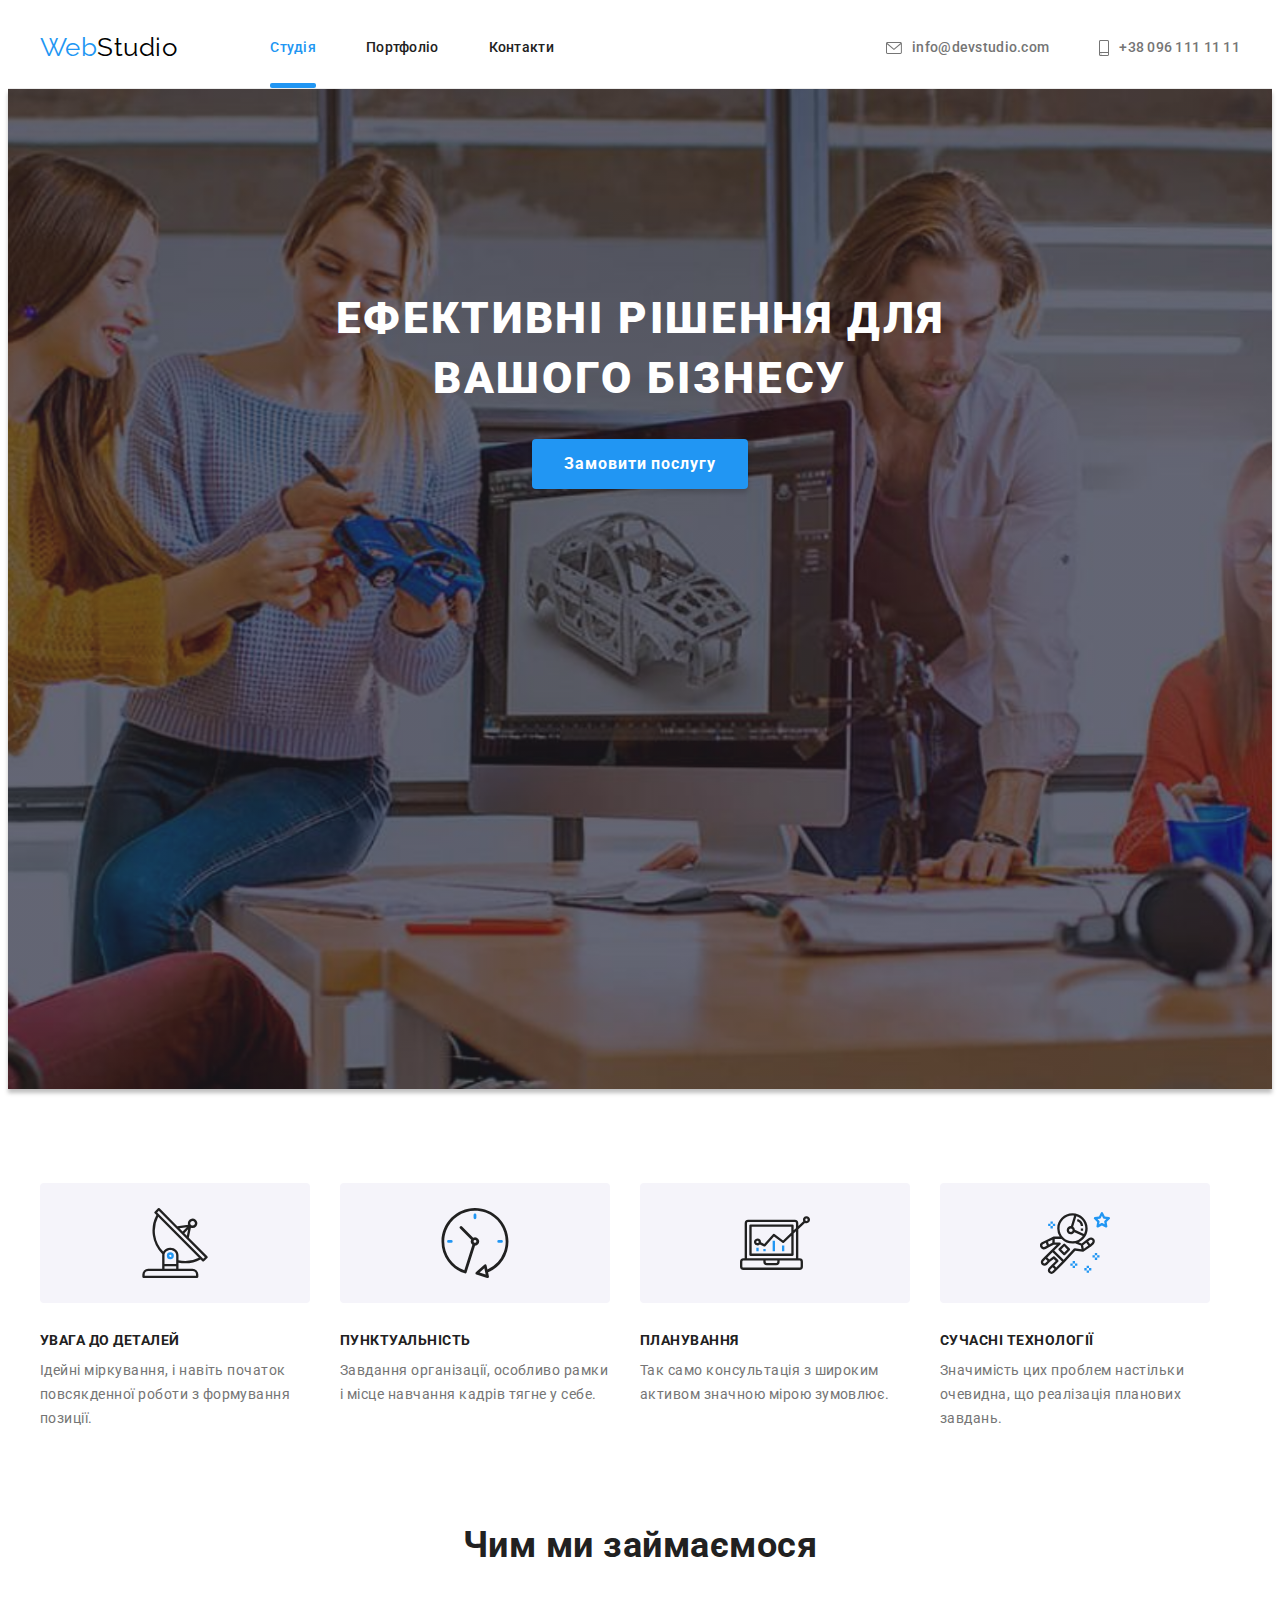
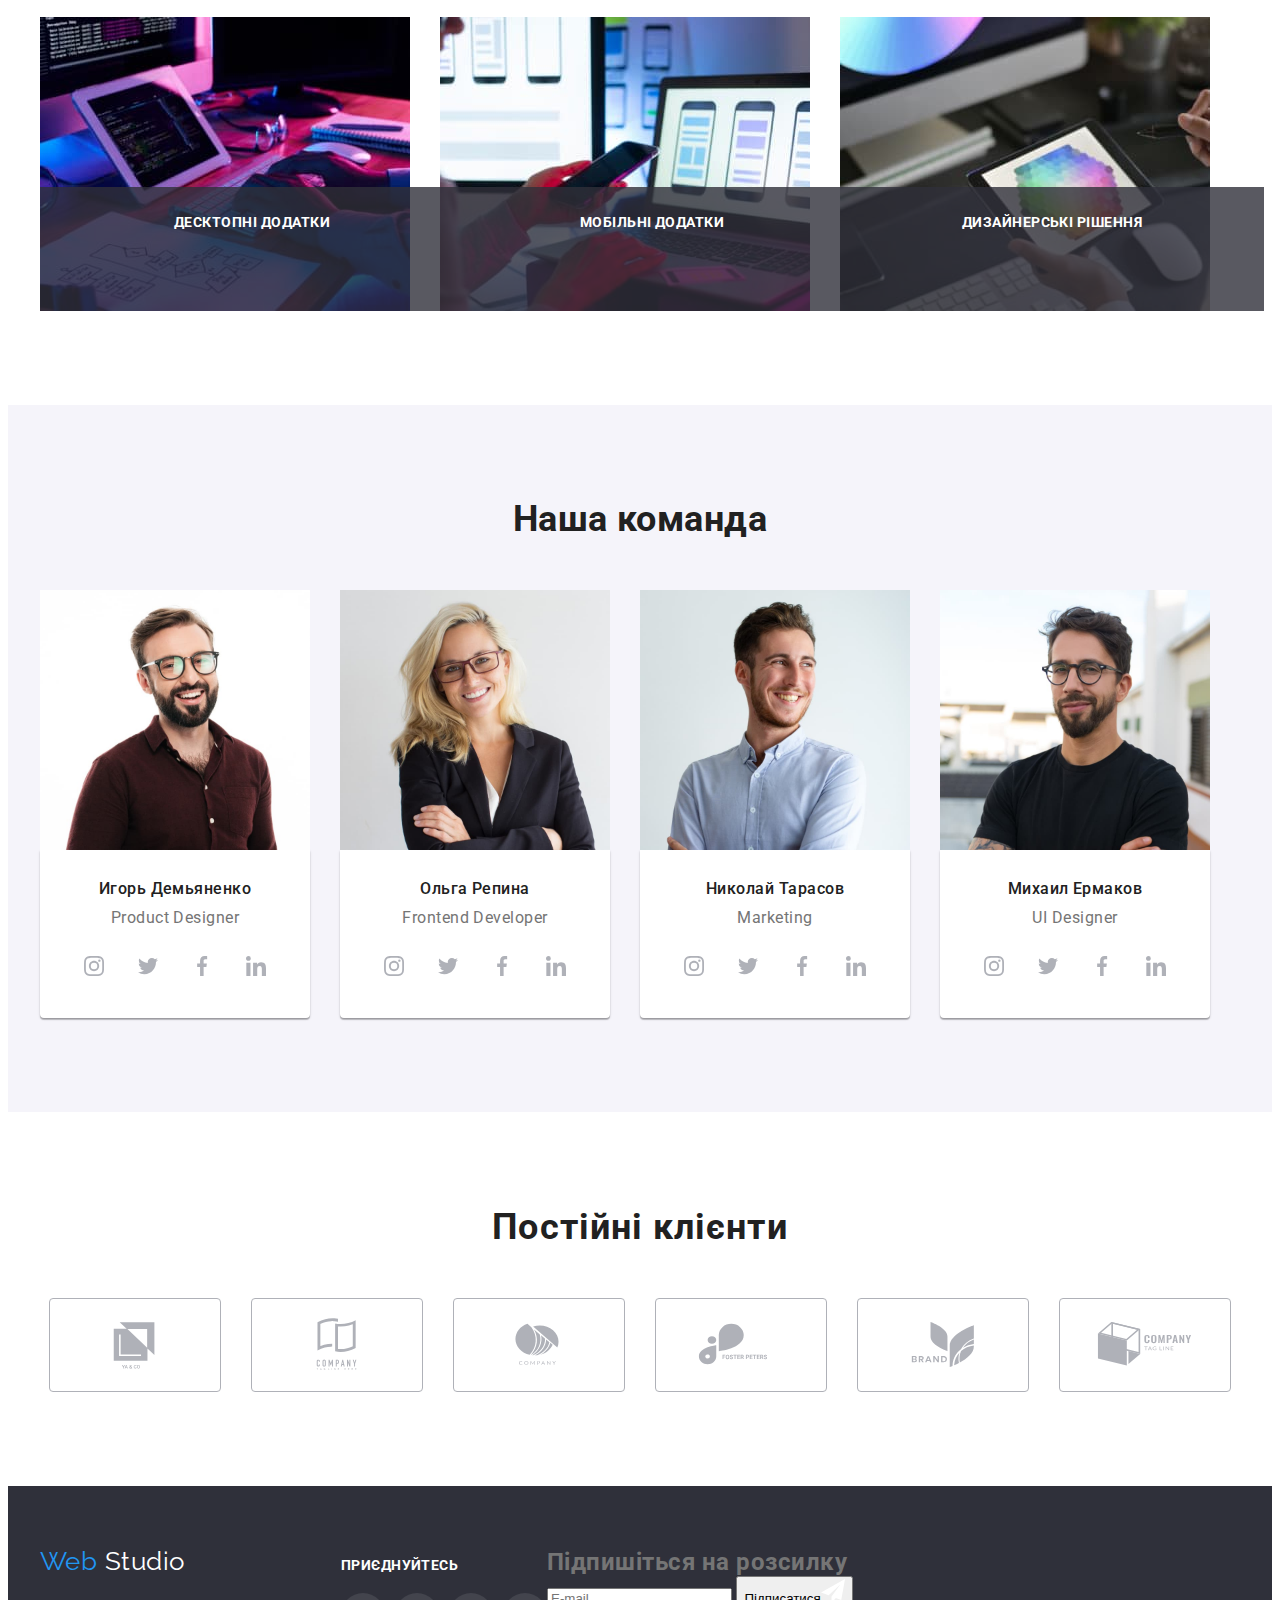
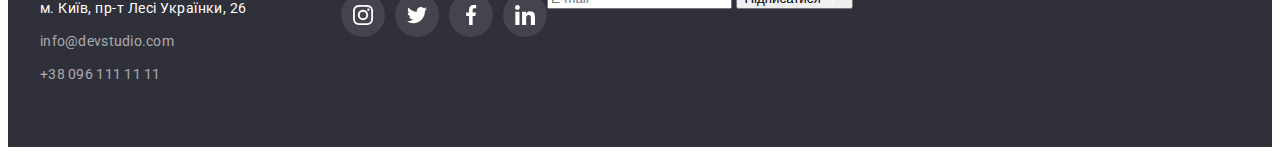
==== commit cf4ad663: "Update index.html" ====
--- a/index.html
+++ b/index.html
@@ -583,16 +583,19 @@
           </ul>
           <h2></h2>
         </div>
-        <h2 class="form-fotter-titel">Підпишіться на розсилку</h2>
-        <form class="form-fotter">
-          <label class="form-group-fotter">
-            <input class="form-input-fotter" type="text" />
-          </label>
-          <button class="form-fotter-btn" type="submit">Підписатися</button>
-          <svg class="form-fotter-icon" width="24" height="24">
-            <use href="./images/icons.svg#send"></use>
-          </svg>
-        </form>
+        <div class="form-container-fotter">
+          <h2 class="form-fotter-titel">Підпишіться на розсилку</h2>
+          <form class="form-fotter">
+            <label class="form-group-fotter">
+              <input class="form-input-fotter" type="email" placeholder="E-mail" />
+            </label>
+            <button class="form-fotter-btn" type="submit">
+              Підписатися<svg class="form-fotter-icon" width="24" height="24">
+                <use href="./images/icons.svg#send"></use>
+              </svg>
+            </button>
+          </form>
+        </div>
       </div>
     </footer>
     <!--Modal window-->
@@ -629,15 +632,25 @@
             </label>
             <label class="form-group">
               <span class="form-label">Коментар</span>
-              <input
-                class="form-input"
-                type="text"
+              <textarea
+                class="form-textaria"
                 name="user-commet"
+                rows="10"
                 placeholder="Введіть текст"
-              />
+              ></textarea>
             </label>
-            <button class="madal-form-btn" type="submit">Відправити</button>
+            <label class="form-checbox">
+              <input class="form-checbox" type="checkbox" name="user-rules" value="rules" />
+              <svg class="form-icon" width="16" height="15">
+                <use href="./images/icons.svg#check"></use>
+              </svg>
+              <span class="form-label"
+                >Погоджуюся з розсилкою та приймаю
+                <a class="rules" href="" target="_blank">Умови договору</a></span
+              >
+            </label>
           </div>
+          <button class="madal-form-btn" type="submit">Відправити</button>
         </form>
       </div>
     </div>
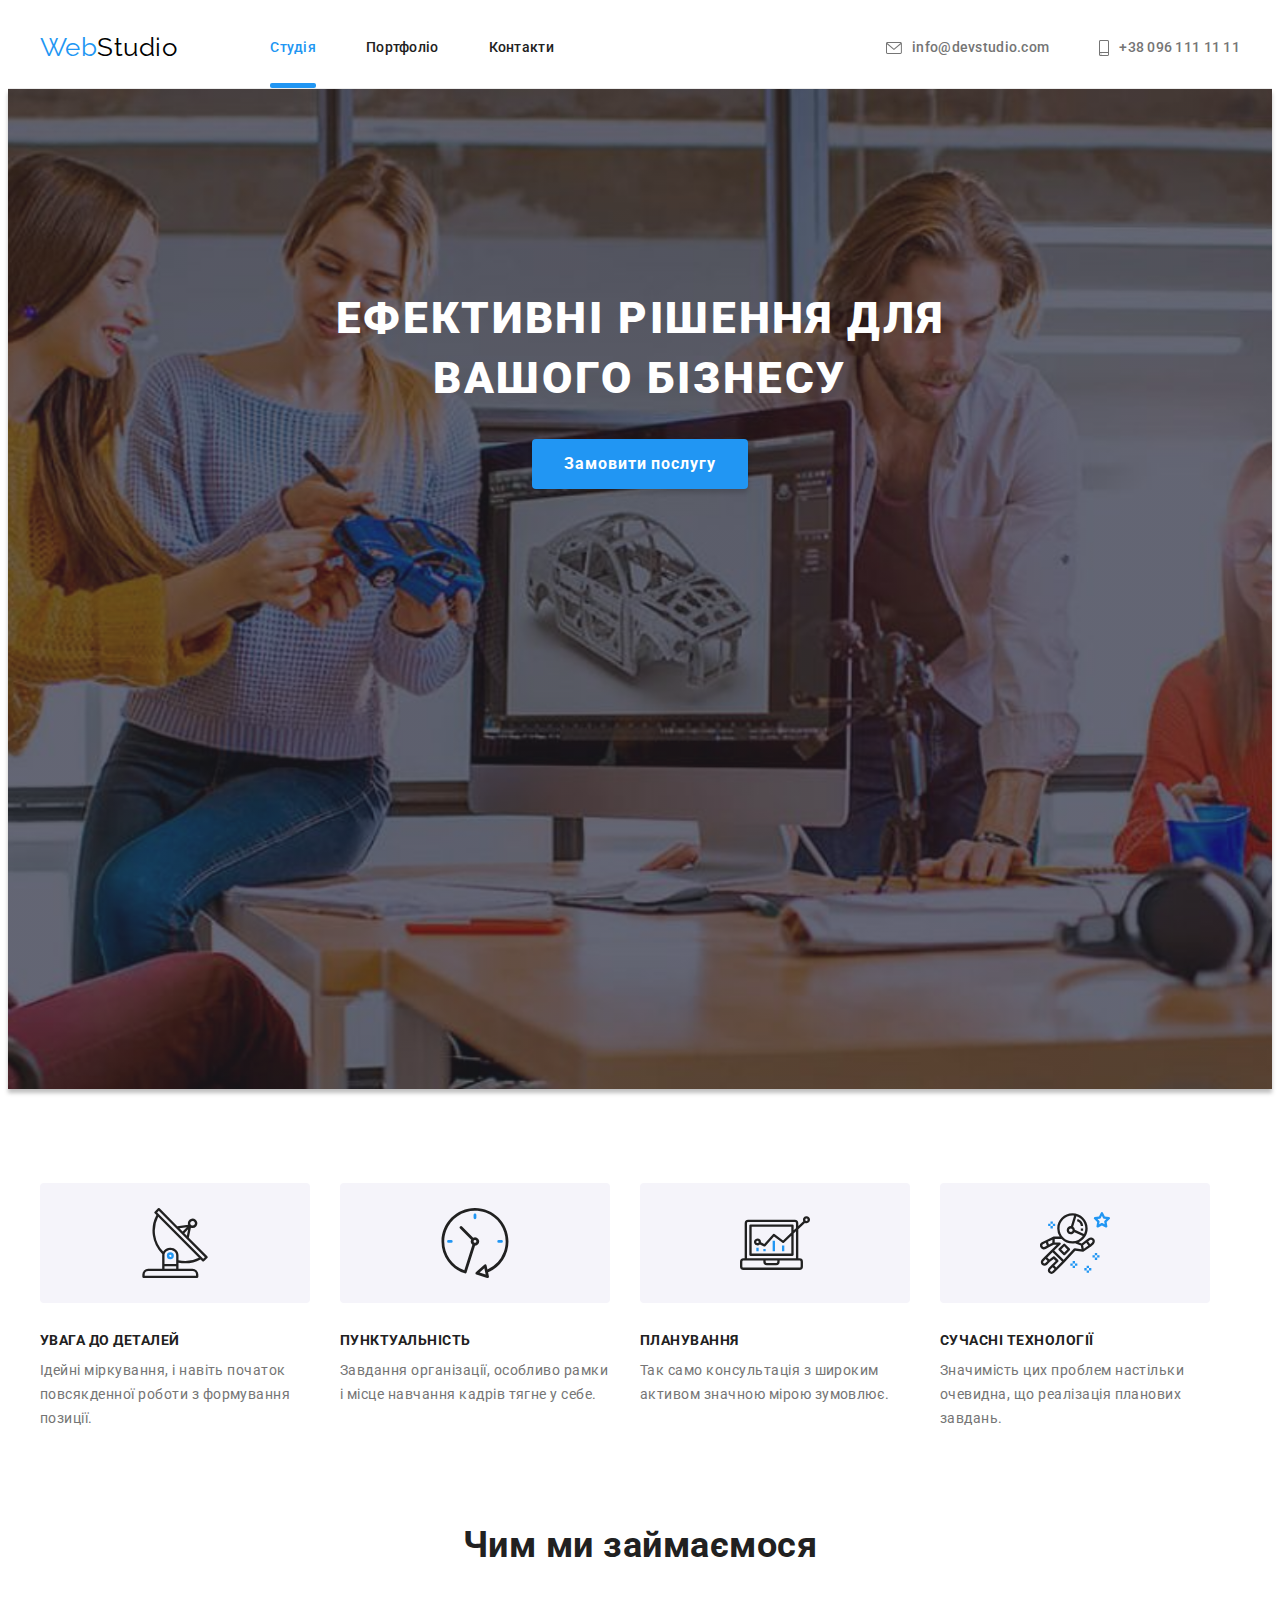
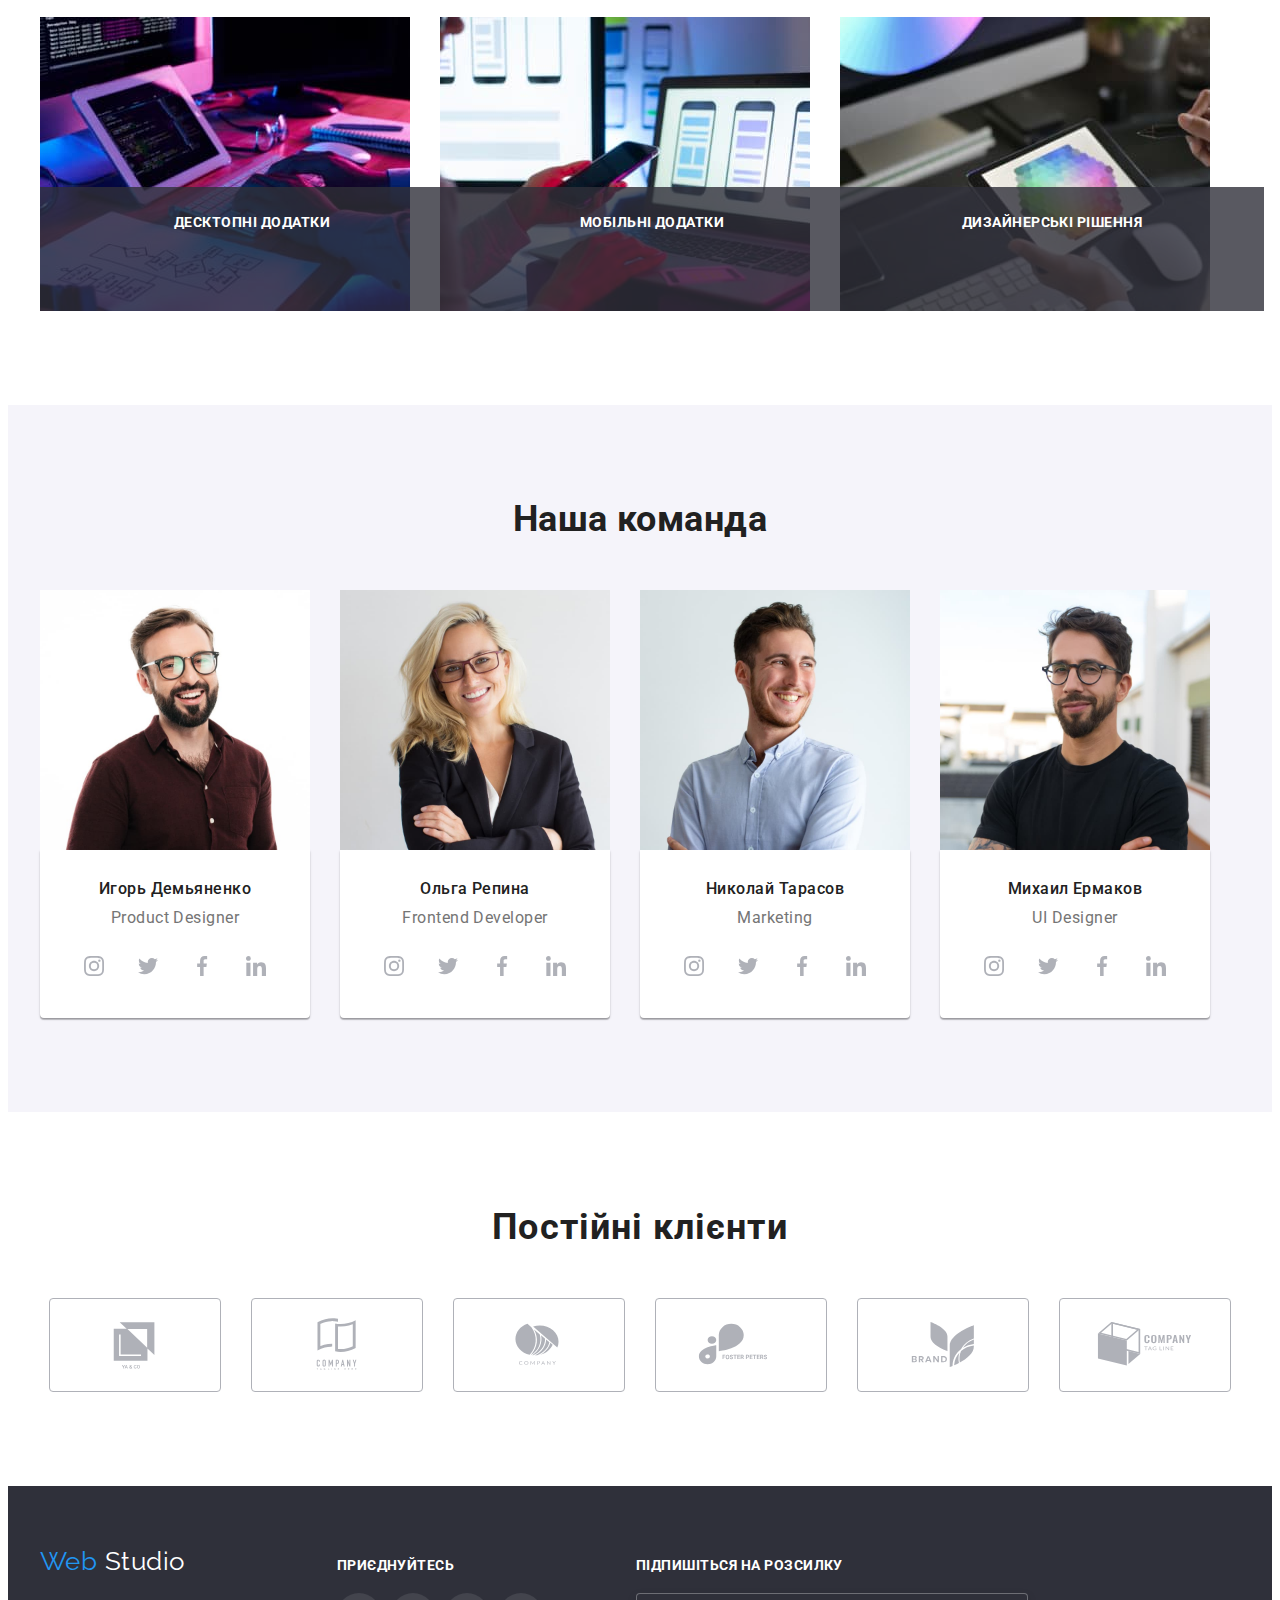
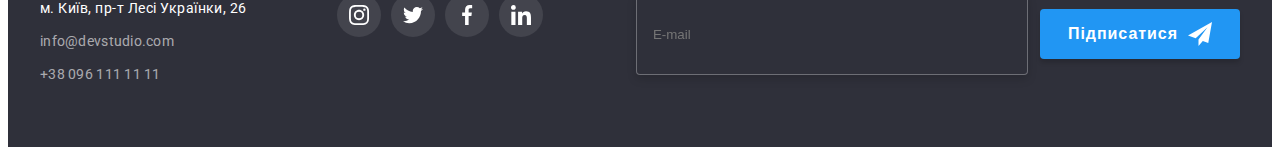
==== commit 6bb4d2ee: "Update index.html" ====
--- a/index.html
+++ b/index.html
@@ -639,17 +639,17 @@
                 placeholder="Введіть текст"
               ></textarea>
             </label>
-            <label class="form-checbox">
-              <input class="form-checbox" type="checkbox" name="user-rules" value="rules" />
-              <svg class="form-icon" width="16" height="15">
-                <use href="./images/icons.svg#check"></use>
-              </svg>
-              <span class="form-label"
-                >Погоджуюся з розсилкою та приймаю
-                <a class="rules" href="" target="_blank">Умови договору</a></span
-              >
-            </label>
           </div>
+          <label class="form-checbox">
+            <input class="input-checbox" type="checkbox" name="user-rules" value="rules" />
+            <svg class="form-icon" width="16" height="15">
+              <use href="./images/icons.svg#check"></use>
+            </svg>
+            <span class="text-checbox"
+              >Погоджуюся з розсилкою та приймаю
+              <a class="rules" href="" target="_blank">Умови договору</a></span
+            >
+          </label>
           <button class="madal-form-btn" type="submit">Відправити</button>
         </form>
       </div>
--- a/css/styles.css
+++ b/css/styles.css
@@ -601,6 +601,7 @@
   display: flex;
   flex-wrap: wrap;
   width: 206px;
+  margin-right: 93px;
 }
 
 .footer-socials {
@@ -630,6 +631,56 @@
 .footer-socials-link:hover,
 .footer-socials-link:focus {
   background-color: #2196f3;
+}
+
+.form-fotter-titel {
+  margin-bottom: 20px;
+
+  font-size: 14px;
+  line-height: calc(16 / 14);
+  text-transform: uppercase;
+  color: #ffffff;
+}
+
+.form-fotter {
+  display: flex;
+  align-items: center;
+  justify-content: center;
+  gap: 12px;
+}
+
+.form-input-fotter {
+  display: block;
+  width: 358px;
+  height: 50px;
+  padding: 15px 16px;
+
+  background-color: #2f303a;
+  border: 1px solid rgba(255, 255, 255, 0.3);
+  filter: drop-shadow(0px 4px 4px rgba(0, 0, 0, 0.15));
+  border-radius: 4px;
+}
+
+.form-fotter-btn {
+  display: flex;
+  align-items: center;
+  text-align: center;
+  gap: 10px;
+
+  min-width: 200px;
+  min-height: 50px;
+  padding: 10px 28px;
+
+  font-weight: 700;
+  font-size: 16px;
+  line-height: calc(30 / 16);
+  letter-spacing: 0.06em;
+  color: #ffffff;
+  background-color: #2196f3;
+  box-shadow: 0px 4px 4px rgba(0, 0, 0, 0.15);
+  border-radius: 4px;
+  border: none;
+  cursor: pointer;
 }
 
 /* Portfolio section */
@@ -856,7 +907,13 @@
   background: #ffffff;
   border: 1px solid rgba(0, 0, 0, 0.1);
   filter: drop-shadow(0px 4px 4px rgba(0, 0, 0, 0.25));
+  transition: fill var(--timeng-function);
   cursor: pointer;
+}
+
+.modal-btn:hover,
+.modal-btn:focus {
+  fill: #2196f3;
 }
 
 /**
@@ -886,6 +943,15 @@
   color: #212121;
 }
 
+.form-group {
+  position: relative;
+  margin-bottom: 10px;
+}
+
+.form-checbox {
+  display: block;
+}
+
 .form-label {
   display: block;
   margin-bottom: 4px;
@@ -907,11 +973,26 @@
   cursor: pointer;
 }
 
-/* .form-icon {
-  position: relative;
-  top: 0;
-  left: 0;
-} */
+.form-textaria {
+  width: 448px;
+  height: 120px;
+
+  border: 1px solid rgba(33, 33, 33, 0.2);
+  border-radius: 4px;
+  resize: none;
+  cursor: pointer;
+}
+
+.form-icon {
+  position: absolute;
+  top: 30px;
+  left: 12px;
+}
+
+.rules {
+  text-decoration: underline;
+  color: #2196f3;
+}
 
 .madal-form-btn {
   min-width: 200px;
@@ -927,4 +1008,11 @@
   box-shadow: 0px 4px 4px rgba(0, 0, 0, 0.15);
   border-radius: 4px;
   border: none;
-}
+  transition: background-color var(--timeng-function);
+  cursor: pointer;
+}
+
+.madal-form-btn:hover,
+.madal-form-btn :focus {
+  background-color: #188ce8;
+}
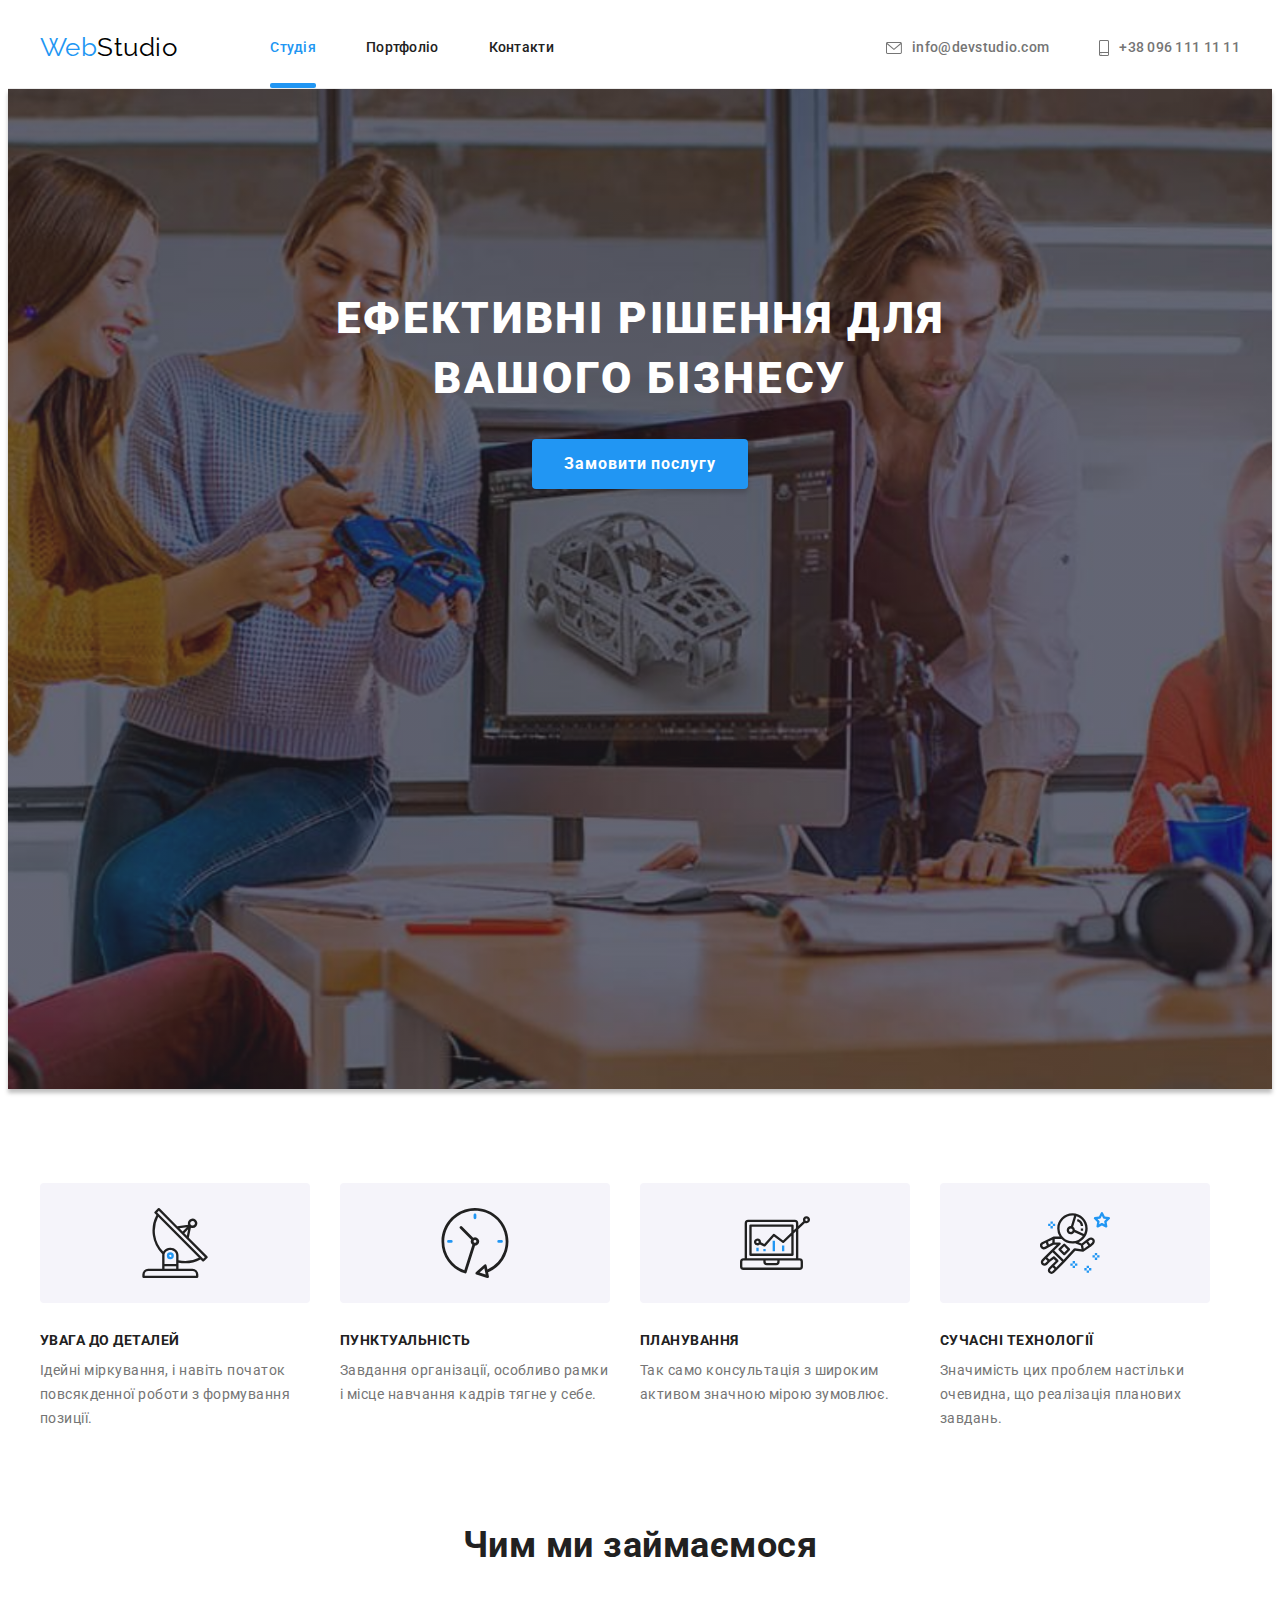
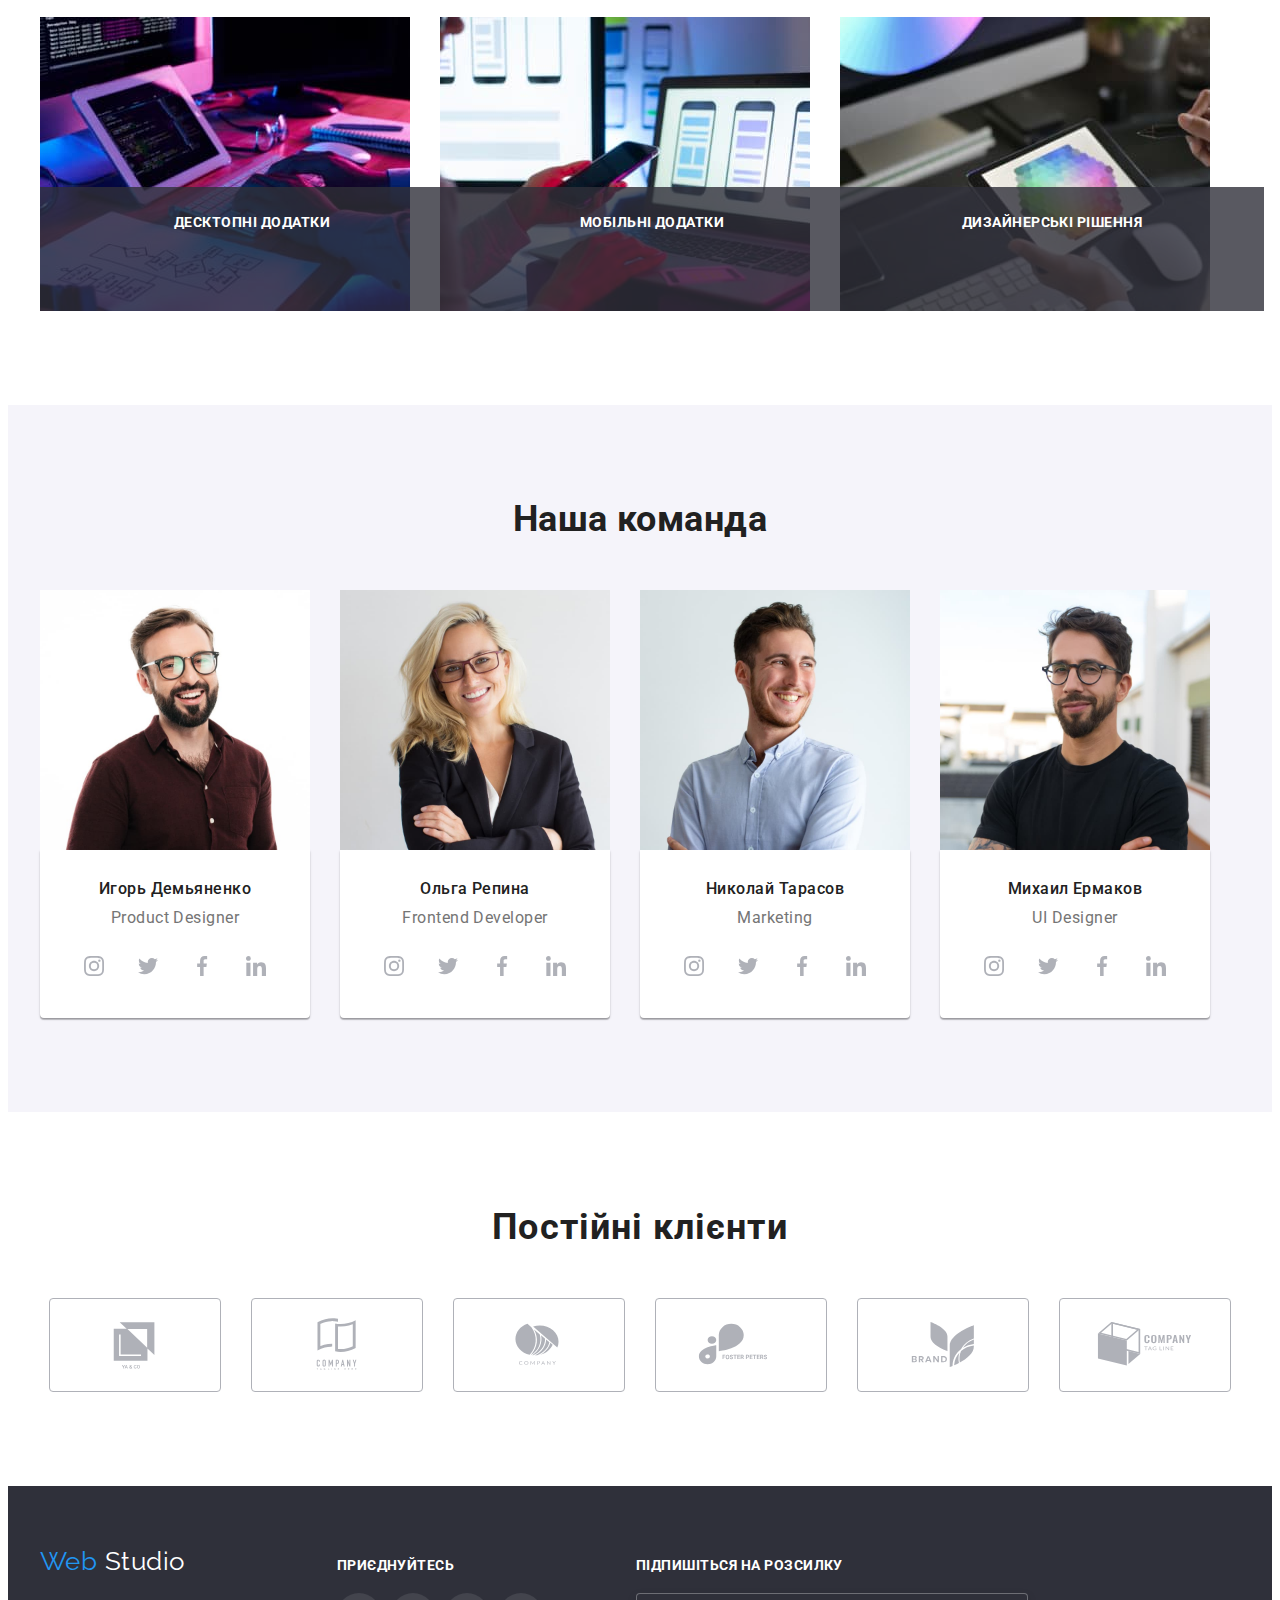
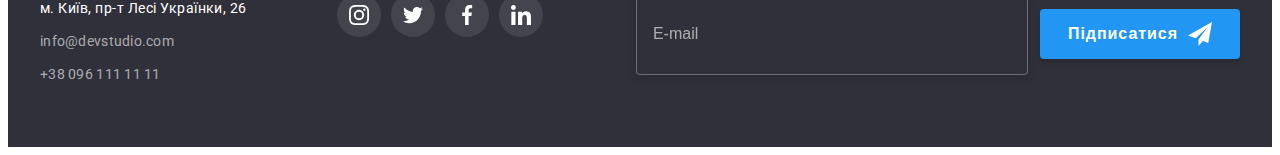
==== commit ea09c837: "Update index.html" ====
--- a/index.html
+++ b/index.html
@@ -587,7 +587,13 @@
           <h2 class="form-fotter-titel">Підпишіться на розсилку</h2>
           <form class="form-fotter">
             <label class="form-group-fotter">
-              <input class="form-input-fotter" type="email" placeholder="E-mail" />
+              <input
+                class="form-input-fotter"
+                name="user-email"
+                type="email"
+                placeholder="E-mail"
+                required
+              />
             </label>
             <button class="form-fotter-btn" type="submit">
               Підписатися<svg class="form-fotter-icon" width="24" height="24">
@@ -611,21 +617,21 @@
           <div class="form-container">
             <label class="form-group">
               <span class="form-label">Ім'я</span>
-              <input class="form-input" type="text" name="user-name" />
+              <input class="form-input" type="text" name="user-name" required minlength="3" />
               <svg class="form-icon" width="18" height="18">
                 <use href="./images/icons.svg#person"></use>
               </svg>
             </label>
             <label class="form-group">
               <span class="form-label">Телефон</span>
-              <input class="form-input" type="tel" name="user-phone" />
+              <input class="form-input" type="tel" name="user-phone" required maxlength="12" />
               <svg class="form-icon" width="18" height="18">
                 <use href="./images/icons.svg#phone"></use>
               </svg>
             </label>
             <label class="form-group">
               <span class="form-label">Пошта</span>
-              <input class="form-input" type="email" name="user-email" />
+              <input class="form-input" type="email" name="user-email" required />
               <svg class="form-icon" width="18" height="18">
                 <use href="./images/icons.svg#email"></use>
               </svg>
@@ -641,13 +647,19 @@
             </label>
           </div>
           <label class="form-checbox">
-            <input class="input-checbox" type="checkbox" name="user-rules" value="rules" />
-            <svg class="form-icon" width="16" height="15">
-              <use href="./images/icons.svg#check"></use>
+            <input
+              class="input-checbox visually-hidden"
+              type="checkbox"
+              name="user-rules"
+              value="rules"
+            />
+            <svg class="register-form-icon" width="16" height="15">
+              <use class="form-icon-uncheck" href="./images/icons.svg#vector"></use>
+              <use class="form-icon-check" href="./images/icons.svg#icon-check"></use>
             </svg>
             <span class="text-checbox"
               >Погоджуюся з розсилкою та приймаю
-              <a class="rules" href="" target="_blank">Умови договору</a></span
+              <a class="checbox-link" href="" target="_blank">Умови договору</a></span
             >
           </label>
           <button class="madal-form-btn" type="submit">Відправити</button>
--- a/css/styles.css
+++ b/css/styles.css
@@ -29,7 +29,11 @@
   overflow: hidden;
 }
 
-/* Частковий ресет стилей браузера start */
+/**
+|============================
+| Частковий ресет стилей браузера start
+|============================
+*/
 
 h1,
 h2,
@@ -57,9 +61,17 @@
   color: currentColor;
 }
 
-/* Частковий ресет стилей браузера end */
-
-/* Base styles */
+/**
+|============================
+| Частковий ресет стилей браузера end
+|============================
+*/
+
+/**
+|============================
+| Base styles
+|============================
+*/
 
 .container {
   width: 1200px;
@@ -75,7 +87,11 @@
   padding-bottom: 94px;
 }
 
-/* Card set */
+/**
+|============================
+| Card set
+|============================
+*/
 
 .card-set {
   display: flex;
@@ -87,7 +103,11 @@
   flex-basis: calc((100% - var(--indent) * (var(--items) - 1)) / var(--items));
 }
 
-/* Header section */
+/**
+|============================
+| Header section
+|============================
+*/
 
 .header {
   border: 1px solid #ececec;
@@ -248,7 +268,11 @@
   color: #2196f3;
 }
 
-/* hero section */
+/**
+|============================
+| hero section
+|============================
+*/
 
 .hero {
   text-align: center;
@@ -316,7 +340,11 @@
   border: none;
 }
 
-/* offer section */
+/**
+|============================
+| offer section
+|============================
+*/
 
 .offer.section {
   padding-bottom: 0;
@@ -358,7 +386,11 @@
   line-height: 1.71;
 }
 
-/* doing section */
+/**
+|============================
+| doing section
+|============================
+*/
 
 .section-top {
   padding-top: 0;
@@ -401,7 +433,11 @@
   background: rgba(47, 48, 58, 0.8);
 }
 
-/* team section */
+/**
+|============================
+| team section
+|============================
+*/
 
 .team {
   background-color: #f5f4fa;
@@ -454,7 +490,11 @@
   text-align: center;
 }
 
-/* Clients setion */
+/**
+|============================
+| Clients setion
+|============================
+*/
 
 .clients-titel {
   margin-bottom: 50px;
@@ -506,7 +546,11 @@
   fill: #2196f3;
 }
 
-/* footer section */
+/**
+|============================
+| footer section
+|============================
+*/
 
 .footer {
   background-color: #2f303a;
@@ -633,6 +677,12 @@
   background-color: #2196f3;
 }
 
+/**
+|============================
+| Form Fotter
+|============================
+*/
+
 .form-fotter-titel {
   margin-bottom: 20px;
 
@@ -658,13 +708,20 @@
   background-color: #2f303a;
   border: 1px solid rgba(255, 255, 255, 0.3);
   filter: drop-shadow(0px 4px 4px rgba(0, 0, 0, 0.15));
+  outline: none;
   border-radius: 4px;
 }
 
+.form-input-fotter::placeholder {
+  font-size: 16px;
+  line-height: calc(20 / 16);
+  color: rgba(255, 255, 255, 0.6);
+}
+
 .form-fotter-btn {
-  display: flex;
-  align-items: center;
-  text-align: center;
+  display: inline-flex;
+  align-items: center;
+  justify-content: center;
   gap: 10px;
 
   min-width: 200px;
@@ -683,7 +740,11 @@
   cursor: pointer;
 }
 
-/* Portfolio section */
+/**
+|============================
+| Portfolio section
+|============================
+*/
 
 .button-list {
   display: flex;
@@ -808,7 +869,11 @@
   margin: -1px;
 }
 
-/* Socials icons */
+/**
+|============================
+| Socials icons
+|============================
+*/
 
 .socials {
   display: flex;
@@ -845,7 +910,11 @@
   fill: #ffffff;
 }
 
-/* Modal window */
+/**
+|============================
+| Modal window
+|============================
+*/
 
 .backdrop {
   position: fixed;
@@ -874,9 +943,10 @@
   top: 50%;
   left: 50%;
   transform: translate(-50%, -50%) scale(1);
+  padding: 40px;
 
   width: 528px;
-  height: 521px;
+  height: 581px;
   background-color: #ffffff;
   border-radius: 4px;
   box-shadow: 0px 1px 3px rgba(0, 0, 0, 0.12), 0px 1px 1px rgba(0, 0, 0, 0.14),
@@ -926,11 +996,12 @@
   display: flex;
   flex-wrap: wrap;
   justify-content: center;
+  gap: 10px;
+  margin-bottom: 20px;
 }
 
 .form-titel {
   display: block;
-  padding-top: 40px;
   margin-bottom: 12px;
   margin-left: auto;
   margin-right: auto;
@@ -945,11 +1016,6 @@
 
 .form-group {
   position: relative;
-  margin-bottom: 10px;
-}
-
-.form-checbox {
-  display: block;
 }
 
 .form-label {
@@ -960,33 +1026,76 @@
   line-height: calc(14 / 12);
   letter-spacing: 0.01em;
   color: #757575;
-  cursor: pointer;
 }
 
 .form-input {
   display: block;
   width: 448px;
   height: 40px;
+  padding-left: 42px;
 
   border: 1px solid rgba(33, 33, 33, 0.2);
   border-radius: 4px;
+  outline: none;
   cursor: pointer;
+  transition: border-color var(--timeng-function);
+}
+
+.form-input:hover,
+.form-input:focus {
+  border-color: #2196f3;
+}
+
+.form-input:hover + .form-icon,
+.form-input:focus + .form-icon {
+  fill: #2196f3;
 }
 
 .form-textaria {
   width: 448px;
   height: 120px;
+  padding: 12px 16px;
 
   border: 1px solid rgba(33, 33, 33, 0.2);
   border-radius: 4px;
   resize: none;
+  outline: none;
+  transition: border-color var(--timeng-function);
   cursor: pointer;
+}
+
+.form-textaria:hover,
+.form-textaria:focus {
+  border-color: #2196f3;
+}
+
+.form-textaria::placeholder {
+  font-size: 12px;
+  line-height: calc(14 / 12);
+  letter-spacing: 0.01em;
+  color: rgba(117, 117, 117, 0.5);
+}
+
+.form-checbox {
+  display: flex;
+  justify-content: center;
+  gap: 7px;
+  margin-bottom: 30px;
+  text-align: center;
+}
+
+.text-checbox {
+  font-size: 14px;
+  line-height: calc(24 / 14);
+  letter-spacing: 0.03em;
+  color: #757575;
 }
 
 .form-icon {
   position: absolute;
   top: 30px;
   left: 12px;
+  transition: fill var(--timeng-function);
 }
 
 .rules {
@@ -995,9 +1104,12 @@
 }
 
 .madal-form-btn {
+  display: block;
   min-width: 200px;
   min-height: 50px;
   padding: 10px 52px;
+  margin-left: auto;
+  margin-right: auto;
 
   font-weight: 700;
   font-size: 16px;
